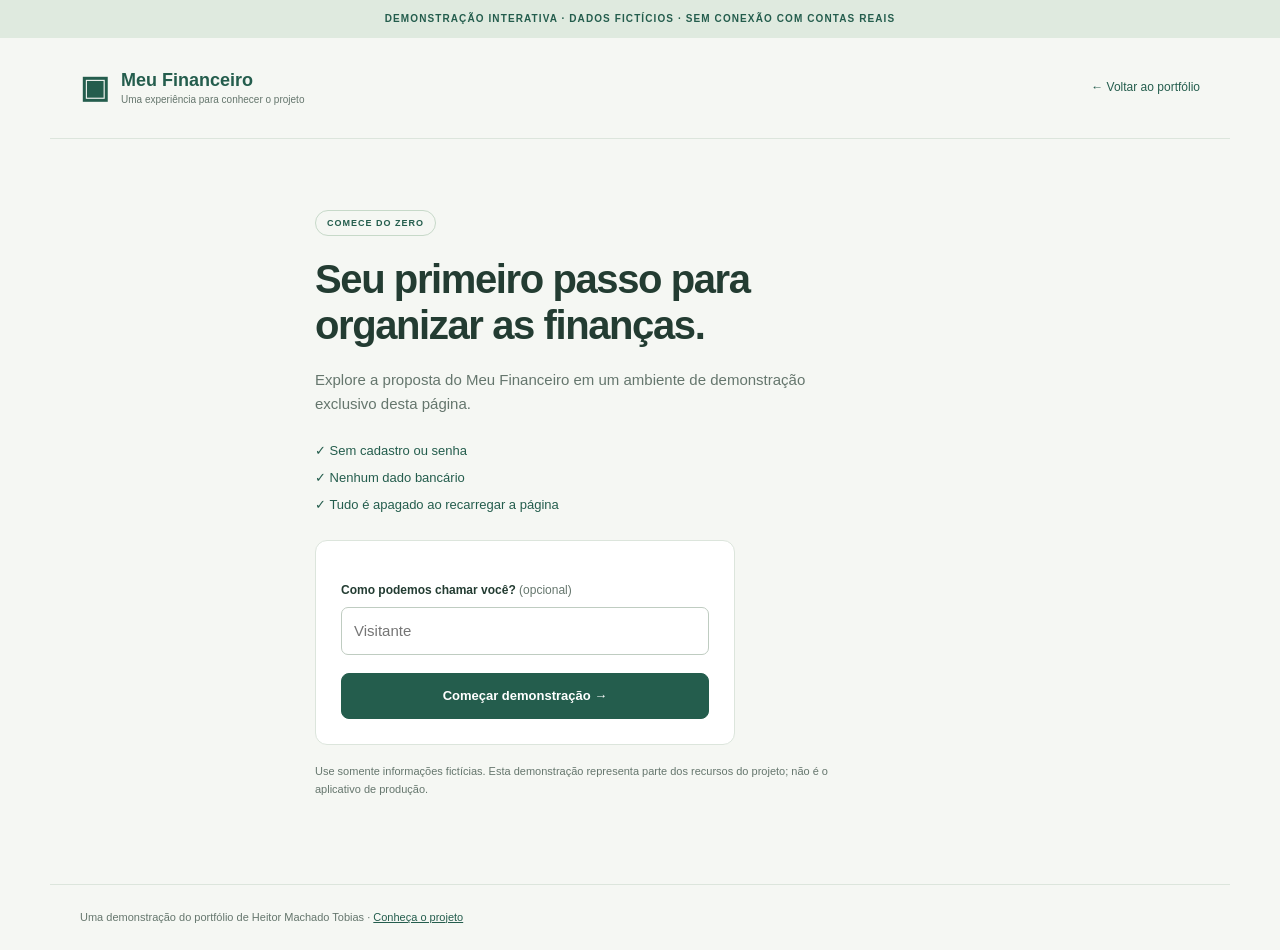
==== financeiro-demo.html @ 5498913b "Isola demonstração pública e atualiza experiência na EMS" ====
<!doctype html><html lang="pt-BR"><head><meta charset="utf-8"><meta name="viewport" content="width=device-width,initial-scale=1"><meta http-equiv="Content-Security-Policy" content="default-src 'self'; script-src 'self'; style-src 'self'; connect-src 'none'; form-action 'none'; base-uri 'none'; object-src 'none'; frame-src 'none'"><meta name="referrer" content="no-referrer"><meta name="description" content="Experimente uma demonstração isolada do Meu Financeiro. Dados fictícios, sem cadastro e sem conexão com contas reais."><meta name="robots" content="noindex"><title>Meu Financeiro | Demonstração</title><link rel="icon" href="favicon.svg"><link rel="stylesheet" href="financeiro-demo.css"><script src="financeiro-demo.js" defer></script></head><body><div class="demo-banner">DEMONSTRAÇÃO INTERATIVA · DADOS FICTÍCIOS · SEM CONEXÃO COM CONTAS REAIS</div><header><a class="brand" href="financeiro-demo.html">▣ <span>Meu Financeiro<small>Uma experiência para conhecer o projeto</small></span></a><a href="projetos.html#meu-financeiro">← Voltar ao portfólio</a></header><main><section id="welcome" class="welcome"><span class="pill">COMECE DO ZERO</span><h1>Seu primeiro passo para<br>organizar as finanças.</h1><p>Explore a proposta do Meu Financeiro em um ambiente de demonstração exclusivo desta página.</p><div class="promise"><span>✓ Sem cadastro ou senha</span><span>✓ Nenhum dado bancário</span><span>✓ Tudo é apagado ao recarregar a página</span></div><form id="start-form"><label for="visitor">Como podemos chamar você? <span>(opcional)</span></label><input id="visitor" maxlength="40" placeholder="Visitante" autocomplete="off"><button type="submit">Começar demonstração →</button></form><p class="fine">Use somente informações fictícias. Esta demonstração representa parte dos recursos do projeto; não é o aplicativo de produção.</p></section><section id="workspace" hidden><div class="workspace-head"><div><span class="pill">SESSÃO DE DEMONSTRAÇÃO</span><h1>Olá, <span id="visitor-name">Visitante</span>.</h1><p>Um espaço novo para experimentar, do seu jeito.</p></div><div class="head-actions"><button id="examples" class="secondary">Carregar exemplo fictício</button><button id="restart" class="subtle">Recomeçar</button></div></div><nav aria-label="Áreas da demonstração"><button data-panel="overview" aria-current="page">Visão geral</button><button data-panel="entries">Lançamentos</button><button data-panel="budgets">Orçamentos</button><button data-panel="goals">Metas</button></nav><div id="notice" role="status" aria-live="polite"></div><section id="overview" class="panel"><div class="cards"><article><p>Receitas</p><strong id="income-total">R$ 0,00</strong><small>Simuladas nesta página</small></article><article><p>Despesas</p><strong id="expense-total">R$ 0,00</strong><small>Simuladas nesta página</small></article><article><p>Saldo</p><strong id="balance-total">R$ 0,00</strong><small>Receitas menos despesas</small></article></div><div class="grid"><article class="box"><h2>Comece com uma frase</h2><p>Experimente: “Gastei 150 reais de gasolina hoje”.</p><form id="natural-form"><label for="natural">Descreva um lançamento fictício</label><textarea id="natural" rows="3" maxlength="200" placeholder="Gastei 150 reais de gasolina hoje" required></textarea><button type="submit">Revisar lançamento →</button></form><p class="fine">Interpretação por regras locais nesta demo. A integração de IA e a voz pertencem ao aplicativo completo.</p></article><article class="box"><h2>Despesas por categoria</h2><div id="categories"></div><p class="fine">Os totais consideram todos os lançamentos desta sessão fictícia.</p></article></div></section><section id="entries" class="panel" hidden><div class="grid"><article class="box"><h2>Novo lançamento</h2><form id="entry-form"><label for="entry-kind">Tipo</label><select id="entry-kind"><option value="expense">Despesa</option><option value="income">Receita</option></select><label for="entry-description">Descrição fictícia</label><input id="entry-description" required maxlength="100" placeholder="Ex.: Mercado da semana"><label for="entry-amount">Valor em reais</label><input id="entry-amount" type="number" min="0.01" max="10000000" step="0.01" required placeholder="0,00"><label for="entry-category">Categoria</label><select id="entry-category"></select><button type="submit">Adicionar lançamento</button></form></article><article class="box"><h2>Histórico da sessão</h2><div id="history"></div></article></div></section><section id="budgets" class="panel" hidden><div class="grid"><article class="box"><h2>Planeje por categoria</h2><p>Defina um limite fictício e acompanhe quanto já foi usado.</p><form id="budget-form"><label for="budget-category">Categoria</label><select id="budget-category"></select><label for="budget-amount">Limite em reais</label><input id="budget-amount" type="number" min="0.01" max="10000000" step="0.01" required placeholder="0,00"><button type="submit">Salvar orçamento</button></form></article><article class="box"><h2>Seus orçamentos de teste</h2><div id="budget-list"></div></article></div></section><section id="goals" class="panel" hidden><div class="grid"><article class="box"><h2>Um objetivo de cada vez</h2><form id="goal-form"><label for="goal-name">Nome da meta fictícia</label><input id="goal-name" maxlength="80" required placeholder="Ex.: Viagem em família"><label for="goal-target">Valor desejado em reais</label><input id="goal-target" type="number" min="0.01" max="10000000" step="0.01" required><label for="goal-saved">Valor já reservado em reais</label><input id="goal-saved" type="number" min="0" max="10000000" step="0.01" value="0" required><button type="submit">Criar meta</button></form></article><article class="box"><h2>Metas da sessão</h2><div id="goal-list"></div></article></div></section><p class="session-note">Seus testes existem apenas nesta página. Recarregue ou use “Recomeçar” para apagar tudo. Nenhuma operação altera a conta do autor ou envia informações ao aplicativo.</p></section></main><footer>Uma demonstração do portfólio de Heitor Machado Tobias · <a href="projetos.html">Conheça o projeto</a></footer><dialog id="review"><h2>Confira antes de adicionar</h2><p>Interpretação ilustrativa por regras locais:</p><dl><dt>Tipo</dt><dd id="review-kind"></dd><dt>Descrição</dt><dd id="review-description"></dd><dt>Categoria</dt><dd id="review-category"></dd><dt>Valor</dt><dd id="review-amount"></dd></dl><div class="dialog-actions"><button id="review-cancel" class="secondary">Cancelar</button><button id="review-confirm">Confirmar lançamento</button></div></dialog><dialog id="reset-dialog"><h2>Recomeçar a demonstração?</h2><p>Os lançamentos, orçamentos e metas fictícios desta sessão serão apagados.</p><div class="dialog-actions"><button id="reset-cancel" class="secondary">Continuar testando</button><button id="reset-confirm">Sim, recomeçar</button></div></dialog></body></html>
---- financeiro-demo.css ----
:root{--green:#245d4d;--ink:#233c32;--muted:#65766d;--line:#dce5dc;--bg:#f5f7f3}*{box-sizing:border-box}[hidden]{display:none!important}body{margin:0;background:var(--bg);color:var(--ink);font:15px/1.6 Arial,Helvetica,sans-serif}a{color:var(--green)}button,input,select,textarea{font:inherit}button,a,input,textarea,select{outline-offset:4px}button:focus-visible,a:focus-visible,input:focus-visible,select:focus-visible,textarea:focus-visible{outline:3px solid #b68547}button{cursor:pointer;border:1px solid var(--green);border-radius:8px;background:var(--green);color:#fff;padding:12px 18px;font-size:13px;font-weight:700}button:hover{filter:brightness(.94)}.secondary{background:#fff;color:var(--green);border-color:#b7cbbd}.subtle{background:transparent;color:var(--muted);border-color:var(--line)}.demo-banner{background:#dfeadf;color:var(--green);padding:11px 20px;text-align:center;font-size:10px;font-weight:700;letter-spacing:1.1px}header{max-width:1180px;margin:auto;display:flex;justify-content:space-between;align-items:center;padding:25px 30px;gap:24px;border-bottom:1px solid var(--line)}header>a:last-child{font-size:12px;text-decoration:none}.brand{font-size:31px;display:flex;gap:12px;align-items:center;text-decoration:none;font-weight:700}.brand span{font-size:18px;line-height:1.4}.brand small{display:block;font-size:10px;color:var(--muted);font-weight:400}main{max-width:1180px;margin:0 auto;padding:35px 30px 65px}h1{font-size:40px;line-height:1.15;letter-spacing:-1.4px;margin:20px 0}h2{font-size:20px;line-height:1.3;margin:0 0 15px;letter-spacing:-.4px}p{color:var(--muted)}.welcome{max-width:650px;margin:35px auto 20px}.welcome>p{max-width:550px}.pill{display:inline-block;border:1px solid #c7d9c9;border-radius:20px;padding:5px 11px;font-size:9px;font-weight:bold;letter-spacing:1px;color:var(--green)}.promise{display:flex;flex-direction:column;gap:6px;font-size:13px;color:var(--green);margin:25px 0}.welcome form{max-width:420px;padding:25px;background:#fff;border:1px solid var(--line);border-radius:12px}.welcome button{margin-top:18px;width:100%}label{display:block;font-size:12px;font-weight:700;margin:15px 0 6px}label span{font-weight:400;color:var(--muted)}input,select,textarea{display:block;width:100%;padding:11px 12px;border:1px solid #bfccc1;border-radius:7px;background:#fff;color:var(--ink)}textarea{resize:vertical}.fine{font-size:11px;line-height:1.6;margin:18px 0 0}.workspace-head{display:flex;justify-content:space-between;gap:25px;align-items:center;margin-bottom:30px}.workspace-head h1{font-size:34px;margin:14px 0 8px;overflow-wrap:anywhere}.workspace-head p{font-size:13px;margin:0}.head-actions{display:flex;gap:10px;flex-wrap:wrap}nav{display:flex;gap:7px;border-bottom:1px solid var(--line);padding-bottom:13px;flex-wrap:wrap}nav button{background:transparent;color:var(--muted);border-color:transparent;padding:9px 15px}nav button[aria-current]{background:var(--green);color:#fff}#notice{font-size:12px;color:var(--green);min-height:32px;padding-top:10px}.cards{display:grid;grid-template-columns:repeat(3,1fr);gap:18px;margin:8px 0 25px}.cards article{background:white;padding:24px;border-radius:11px;border:1px solid var(--line)}.cards p{font-size:12px;margin:0 0 10px}.cards strong{display:block;font-size:30px;letter-spacing:-1px;overflow-wrap:anywhere}.cards small{font-size:10px;color:var(--muted)}.grid{display:grid;grid-template-columns:1fr 1fr;gap:23px}.box{background:white;border:1px solid var(--line);padding:27px;border-radius:11px;min-width:0}.box>p{font-size:12px}.box form>button{margin-top:20px}.empty{padding:28px 0;font-size:13px;color:var(--muted)}.row{border-bottom:1px solid var(--line);padding:16px 0;overflow-wrap:anywhere}.row:first-child{padding-top:6px}.row-top{display:flex;justify-content:space-between;align-items:center;gap:15px;font-size:13px}.row strong{font-size:13px}.row p{font-size:11px;margin:4px 0}.row button{font-size:10px;padding:4px 9px;margin-top:7px}.row progress{display:block;width:100%;height:10px;margin-top:10px;accent-color:var(--green)}.income{color:#257755}.expense{color:#9f4d3c}.session-note{font-size:11px;padding:20px 0 0;border-top:1px solid var(--line);margin-top:30px}footer{max-width:1180px;margin:auto;padding:24px 30px;font-size:11px;border-top:1px solid var(--line);color:var(--muted)}dialog{width:min(470px,90vw);border:1px solid var(--line);border-radius:14px;padding:30px;color:var(--ink)}dialog::backdrop{background:#14291fc0}dialog p{font-size:13px}dl{display:grid;grid-template-columns:100px 1fr;font-size:13px;gap:12px}dt{color:var(--muted)}dd{margin:0;overflow-wrap:anywhere}.dialog-actions{display:flex;justify-content:end;gap:10px;margin-top:25px;flex-wrap:wrap}@media(max-width:700px){header{padding:20px;align-items:flex-start}.brand{font-size:25px}.brand span{font-size:16px}.brand small{max-width:150px}header>a:last-child{font-size:11px}main{padding:25px 20px 40px}.welcome{margin-top:20px}h1{font-size:33px}.welcome form{padding:20px}.workspace-head{display:block}.head-actions{margin-top:22px}.cards{gap:10px}.cards article{padding:17px 12px}.cards strong{font-size:23px}.cards small{font-size:9px}.grid{grid-template-columns:1fr}.box{padding:22px}nav{gap:2px}nav button{padding:9px 11px;font-size:12px}.demo-banner{font-size:8px;letter-spacing:.5px}footer{padding:20px}.row-top{align-items:flex-start}.row strong{text-align:right}}@media(max-width:370px){.cards{grid-template-columns:1fr}.cards article{padding:17px}.cards strong{font-size:29px}}
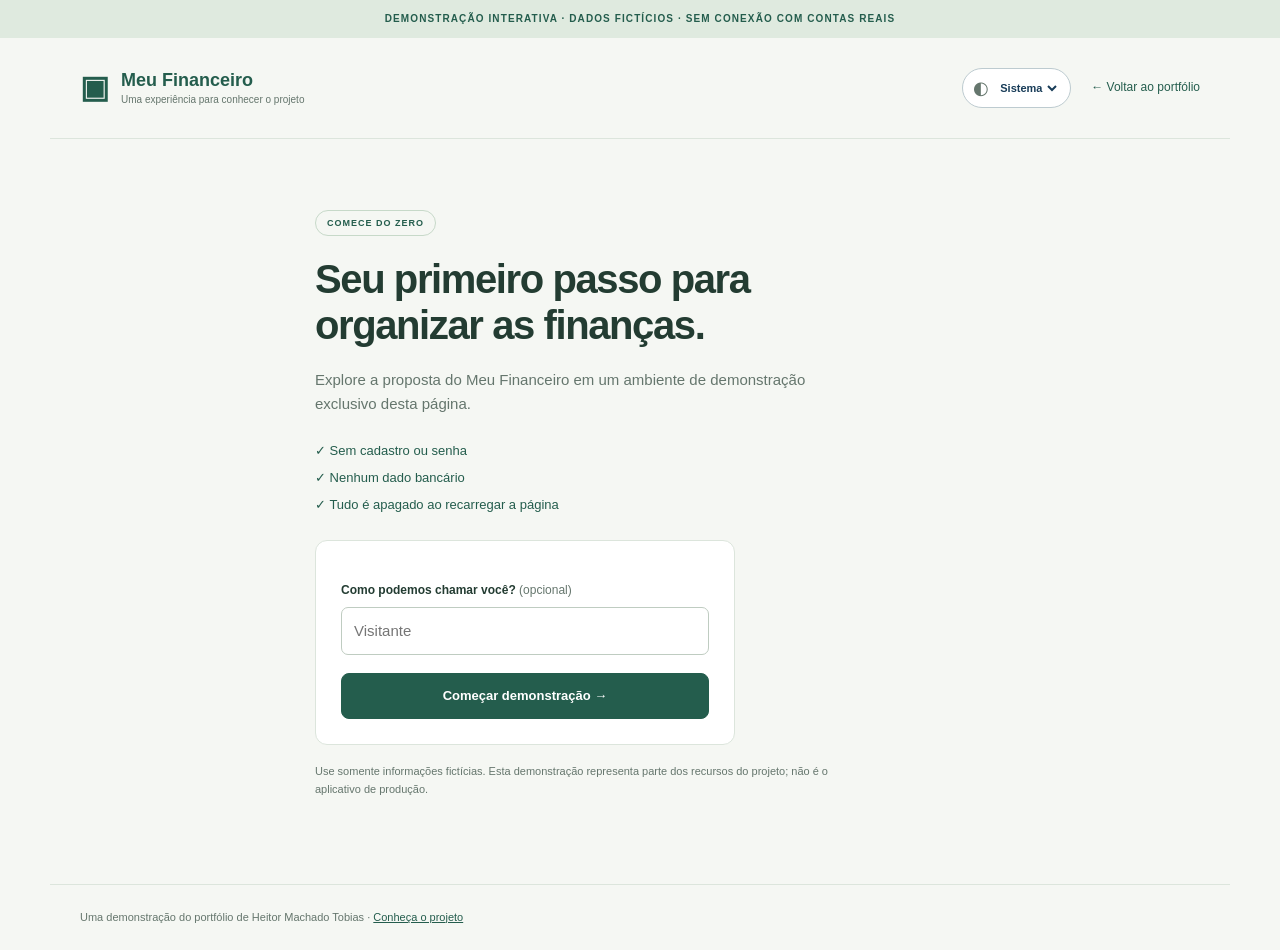
==== commit 2a423bfd: "Adiciona retrato, temas do sistema e interações no portfólio" ====
--- a/financeiro-demo.html
+++ b/financeiro-demo.html
@@ -1 +1 @@
-<!doctype html><html lang="pt-BR"><head><meta charset="utf-8"><meta name="viewport" content="width=device-width,initial-scale=1"><meta http-equiv="Content-Security-Policy" content="default-src 'self'; script-src 'self'; style-src 'self'; connect-src 'none'; form-action 'none'; base-uri 'none'; object-src 'none'; frame-src 'none'"><meta name="referrer" content="no-referrer"><meta name="description" content="Experimente uma demonstração isolada do Meu Financeiro. Dados fictícios, sem cadastro e sem conexão com contas reais."><meta name="robots" content="noindex"><title>Meu Financeiro | Demonstração</title><link rel="icon" href="favicon.svg"><link rel="stylesheet" href="financeiro-demo.css"><script src="financeiro-demo.js" defer></script></head><body><div class="demo-banner">DEMONSTRAÇÃO INTERATIVA · DADOS FICTÍCIOS · SEM CONEXÃO COM CONTAS REAIS</div><header><a class="brand" href="financeiro-demo.html">▣ <span>Meu Financeiro<small>Uma experiência para conhecer o projeto</small></span></a><a href="projetos.html#meu-financeiro">← Voltar ao portfólio</a></header><main><section id="welcome" class="welcome"><span class="pill">COMECE DO ZERO</span><h1>Seu primeiro passo para<br>organizar as finanças.</h1><p>Explore a proposta do Meu Financeiro em um ambiente de demonstração exclusivo desta página.</p><div class="promise"><span>✓ Sem cadastro ou senha</span><span>✓ Nenhum dado bancário</span><span>✓ Tudo é apagado ao recarregar a página</span></div><form id="start-form"><label for="visitor">Como podemos chamar você? <span>(opcional)</span></label><input id="visitor" maxlength="40" placeholder="Visitante" autocomplete="off"><button type="submit">Começar demonstração →</button></form><p class="fine">Use somente informações fictícias. Esta demonstração representa parte dos recursos do projeto; não é o aplicativo de produção.</p></section><section id="workspace" hidden><div class="workspace-head"><div><span class="pill">SESSÃO DE DEMONSTRAÇÃO</span><h1>Olá, <span id="visitor-name">Visitante</span>.</h1><p>Um espaço novo para experimentar, do seu jeito.</p></div><div class="head-actions"><button id="examples" class="secondary">Carregar exemplo fictício</button><button id="restart" class="subtle">Recomeçar</button></div></div><nav aria-label="Áreas da demonstração"><button data-panel="overview" aria-current="page">Visão geral</button><button data-panel="entries">Lançamentos</button><button data-panel="budgets">Orçamentos</button><button data-panel="goals">Metas</button></nav><div id="notice" role="status" aria-live="polite"></div><section id="overview" class="panel"><div class="cards"><article><p>Receitas</p><strong id="income-total">R$ 0,00</strong><small>Simuladas nesta página</small></article><article><p>Despesas</p><strong id="expense-total">R$ 0,00</strong><small>Simuladas nesta página</small></article><article><p>Saldo</p><strong id="balance-total">R$ 0,00</strong><small>Receitas menos despesas</small></article></div><div class="grid"><article class="box"><h2>Comece com uma frase</h2><p>Experimente: “Gastei 150 reais de gasolina hoje”.</p><form id="natural-form"><label for="natural">Descreva um lançamento fictício</label><textarea id="natural" rows="3" maxlength="200" placeholder="Gastei 150 reais de gasolina hoje" required></textarea><button type="submit">Revisar lançamento →</button></form><p class="fine">Interpretação por regras locais nesta demo. A integração de IA e a voz pertencem ao aplicativo completo.</p></article><article class="box"><h2>Despesas por categoria</h2><div id="categories"></div><p class="fine">Os totais consideram todos os lançamentos desta sessão fictícia.</p></article></div></section><section id="entries" class="panel" hidden><div class="grid"><article class="box"><h2>Novo lançamento</h2><form id="entry-form"><label for="entry-kind">Tipo</label><select id="entry-kind"><option value="expense">Despesa</option><option value="income">Receita</option></select><label for="entry-description">Descrição fictícia</label><input id="entry-description" required maxlength="100" placeholder="Ex.: Mercado da semana"><label for="entry-amount">Valor em reais</label><input id="entry-amount" type="number" min="0.01" max="10000000" step="0.01" required placeholder="0,00"><label for="entry-category">Categoria</label><select id="entry-category"></select><button type="submit">Adicionar lançamento</button></form></article><article class="box"><h2>Histórico da sessão</h2><div id="history"></div></article></div></section><section id="budgets" class="panel" hidden><div class="grid"><article class="box"><h2>Planeje por categoria</h2><p>Defina um limite fictício e acompanhe quanto já foi usado.</p><form id="budget-form"><label for="budget-category">Categoria</label><select id="budget-category"></select><label for="budget-amount">Limite em reais</label><input id="budget-amount" type="number" min="0.01" max="10000000" step="0.01" required placeholder="0,00"><button type="submit">Salvar orçamento</button></form></article><article class="box"><h2>Seus orçamentos de teste</h2><div id="budget-list"></div></article></div></section><section id="goals" class="panel" hidden><div class="grid"><article class="box"><h2>Um objetivo de cada vez</h2><form id="goal-form"><label for="goal-name">Nome da meta fictícia</label><input id="goal-name" maxlength="80" required placeholder="Ex.: Viagem em família"><label for="goal-target">Valor desejado em reais</label><input id="goal-target" type="number" min="0.01" max="10000000" step="0.01" required><label for="goal-saved">Valor já reservado em reais</label><input id="goal-saved" type="number" min="0" max="10000000" step="0.01" value="0" required><button type="submit">Criar meta</button></form></article><article class="box"><h2>Metas da sessão</h2><div id="goal-list"></div></article></div></section><p class="session-note">Seus testes existem apenas nesta página. Recarregue ou use “Recomeçar” para apagar tudo. Nenhuma operação altera a conta do autor ou envia informações ao aplicativo.</p></section></main><footer>Uma demonstração do portfólio de Heitor Machado Tobias · <a href="projetos.html">Conheça o projeto</a></footer><dialog id="review"><h2>Confira antes de adicionar</h2><p>Interpretação ilustrativa por regras locais:</p><dl><dt>Tipo</dt><dd id="review-kind"></dd><dt>Descrição</dt><dd id="review-description"></dd><dt>Categoria</dt><dd id="review-category"></dd><dt>Valor</dt><dd id="review-amount"></dd></dl><div class="dialog-actions"><button id="review-cancel" class="secondary">Cancelar</button><button id="review-confirm">Confirmar lançamento</button></div></dialog><dialog id="reset-dialog"><h2>Recomeçar a demonstração?</h2><p>Os lançamentos, orçamentos e metas fictícios desta sessão serão apagados.</p><div class="dialog-actions"><button id="reset-cancel" class="secondary">Continuar testando</button><button id="reset-confirm">Sim, recomeçar</button></div></dialog></body></html>
+<!doctype html><html lang="pt-BR"><head><meta charset="utf-8"><meta name="viewport" content="width=device-width,initial-scale=1"><meta name="color-scheme" content="light dark"><meta http-equiv="Content-Security-Policy" content="default-src 'self'; script-src 'self'; style-src 'self'; connect-src 'none'; form-action 'none'; base-uri 'none'; object-src 'none'; frame-src 'none'"><meta name="referrer" content="no-referrer"><meta name="description" content="Experimente uma demonstração isolada do Meu Financeiro. Dados fictícios, sem cadastro e sem conexão com contas reais."><meta name="robots" content="noindex"><title>Meu Financeiro | Demonstração</title><link rel="icon" href="favicon.svg"><script src="theme.js"></script><link rel="stylesheet" href="theme.css"><link rel="stylesheet" href="financeiro-demo.css"><script src="financeiro-demo.js" defer></script></head><body><div class="demo-banner">DEMONSTRAÇÃO INTERATIVA · DADOS FICTÍCIOS · SEM CONEXÃO COM CONTAS REAIS</div><header><a class="brand" href="financeiro-demo.html">▣ <span>Meu Financeiro<small>Uma experiência para conhecer o projeto</small></span></a><div class="demo-header-tools"><label class="theme-control"><span aria-hidden="true">◐</span><span class="sr-only">Tema de aparência</span><select aria-label="Tema de aparência" data-theme-select><option value="system">Sistema</option><option value="light">Claro</option><option value="dark">Escuro</option></select></label><a href="projetos.html#meu-financeiro">← Voltar ao portfólio</a></div></header><main><section id="welcome" class="welcome"><span class="pill">COMECE DO ZERO</span><h1>Seu primeiro passo para<br>organizar as finanças.</h1><p>Explore a proposta do Meu Financeiro em um ambiente de demonstração exclusivo desta página.</p><div class="promise"><span>✓ Sem cadastro ou senha</span><span>✓ Nenhum dado bancário</span><span>✓ Tudo é apagado ao recarregar a página</span></div><form id="start-form"><label for="visitor">Como podemos chamar você? <span>(opcional)</span></label><input id="visitor" maxlength="40" placeholder="Visitante" autocomplete="off"><button type="submit">Começar demonstração →</button></form><p class="fine">Use somente informações fictícias. Esta demonstração representa parte dos recursos do projeto; não é o aplicativo de produção.</p></section><section id="workspace" hidden><div class="workspace-head"><div><span class="pill">SESSÃO DE DEMONSTRAÇÃO</span><h1>Olá, <span id="visitor-name">Visitante</span>.</h1><p>Um espaço novo para experimentar, do seu jeito.</p></div><div class="head-actions"><button id="examples" class="secondary">Carregar exemplo fictício</button><button id="restart" class="subtle">Recomeçar</button></div></div><nav aria-label="Áreas da demonstração"><button data-panel="overview" aria-current="page">Visão geral</button><button data-panel="entries">Lançamentos</button><button data-panel="budgets">Orçamentos</button><button data-panel="goals">Metas</button></nav><div id="notice" role="status" aria-live="polite"></div><section id="overview" class="panel"><div class="cards"><article><p>Receitas</p><strong id="income-total">R$ 0,00</strong><small>Simuladas nesta página</small></article><article><p>Despesas</p><strong id="expense-total">R$ 0,00</strong><small>Simuladas nesta página</small></article><article><p>Saldo</p><strong id="balance-total">R$ 0,00</strong><small>Receitas menos despesas</small></article></div><div class="grid"><article class="box"><h2>Comece com uma frase</h2><p>Experimente: “Gastei 150 reais de gasolina hoje”.</p><form id="natural-form"><label for="natural">Descreva um lançamento fictício</label><textarea id="natural" rows="3" maxlength="200" placeholder="Gastei 150 reais de gasolina hoje" required></textarea><button type="submit">Revisar lançamento →</button></form><p class="fine">Interpretação por regras locais nesta demo. A integração de IA e a voz pertencem ao aplicativo completo.</p></article><article class="box"><h2>Despesas por categoria</h2><div id="categories"></div><p class="fine">Os totais consideram todos os lançamentos desta sessão fictícia.</p></article></div></section><section id="entries" class="panel" hidden><div class="grid"><article class="box"><h2>Novo lançamento</h2><form id="entry-form"><label for="entry-kind">Tipo</label><select id="entry-kind"><option value="expense">Despesa</option><option value="income">Receita</option></select><label for="entry-description">Descrição fictícia</label><input id="entry-description" required maxlength="100" placeholder="Ex.: Mercado da semana"><label for="entry-amount">Valor em reais</label><input id="entry-amount" type="number" min="0.01" max="10000000" step="0.01" required placeholder="0,00"><label for="entry-category">Categoria</label><select id="entry-category"></select><button type="submit">Adicionar lançamento</button></form></article><article class="box"><h2>Histórico da sessão</h2><div id="history"></div></article></div></section><section id="budgets" class="panel" hidden><div class="grid"><article class="box"><h2>Planeje por categoria</h2><p>Defina um limite fictício e acompanhe quanto já foi usado.</p><form id="budget-form"><label for="budget-category">Categoria</label><select id="budget-category"></select><label for="budget-amount">Limite em reais</label><input id="budget-amount" type="number" min="0.01" max="10000000" step="0.01" required placeholder="0,00"><button type="submit">Salvar orçamento</button></form></article><article class="box"><h2>Seus orçamentos de teste</h2><div id="budget-list"></div></article></div></section><section id="goals" class="panel" hidden><div class="grid"><article class="box"><h2>Um objetivo de cada vez</h2><form id="goal-form"><label for="goal-name">Nome da meta fictícia</label><input id="goal-name" maxlength="80" required placeholder="Ex.: Viagem em família"><label for="goal-target">Valor desejado em reais</label><input id="goal-target" type="number" min="0.01" max="10000000" step="0.01" required><label for="goal-saved">Valor já reservado em reais</label><input id="goal-saved" type="number" min="0" max="10000000" step="0.01" value="0" required><button type="submit">Criar meta</button></form></article><article class="box"><h2>Metas da sessão</h2><div id="goal-list"></div></article></div></section><p class="session-note">Seus testes existem apenas nesta página. Recarregue ou use “Recomeçar” para apagar tudo. Nenhuma operação altera a conta do autor ou envia informações ao aplicativo.</p></section></main><footer>Uma demonstração do portfólio de Heitor Machado Tobias · <a href="projetos.html">Conheça o projeto</a></footer><dialog id="review"><h2>Confira antes de adicionar</h2><p>Interpretação ilustrativa por regras locais:</p><dl><dt>Tipo</dt><dd id="review-kind"></dd><dt>Descrição</dt><dd id="review-description"></dd><dt>Categoria</dt><dd id="review-category"></dd><dt>Valor</dt><dd id="review-amount"></dd></dl><div class="dialog-actions"><button id="review-cancel" class="secondary">Cancelar</button><button id="review-confirm">Confirmar lançamento</button></div></dialog><dialog id="reset-dialog"><h2>Recomeçar a demonstração?</h2><p>Os lançamentos, orçamentos e metas fictícios desta sessão serão apagados.</p><div class="dialog-actions"><button id="reset-cancel" class="secondary">Continuar testando</button><button id="reset-confirm">Sim, recomeçar</button></div></dialog></body></html>
--- a/theme.css
+++ b/theme.css
@@ -0,0 +1,5 @@
+:root{color-scheme:light;--surface:#fff;--surface-soft:#e9edeb;--surface-alt:#edece6;--green-surface:#d6e4dc;--award-surface:#eae4d8;--control-bg:#fff;--control-ink:#183c58;--control-line:#bdcbd0;--shadow:0 22px 65px #173c5814}
+:root[data-theme="dark"]{color-scheme:dark;--paper:#101b25;--ink:#e2ecf3;--muted:#a5b7c4;--line:#304454;--blue:#a8d3eb;--gold:#e7b66b;--white:#1b2b38;--green:#a4d8bd;--surface:#182937;--surface-soft:#1a2e3b;--surface-alt:#142430;--green-surface:#1b3931;--award-surface:#342f25;--control-bg:#182937;--control-ink:#e2ecf3;--control-line:#465e6e;--shadow:0 22px 65px #0004}
+@media(prefers-color-scheme:dark){:root:not([data-theme]){color-scheme:dark;--paper:#101b25;--ink:#e2ecf3;--muted:#a5b7c4;--line:#304454;--blue:#a8d3eb;--gold:#e7b66b;--white:#1b2b38;--green:#a4d8bd;--surface:#182937;--surface-soft:#1a2e3b;--surface-alt:#142430;--green-surface:#1b3931;--award-surface:#342f25;--control-bg:#182937;--control-ink:#e2ecf3;--control-line:#465e6e;--shadow:0 22px 65px #0004}}
+.sr-only{position:absolute;width:1px;height:1px;margin:-1px;padding:0;overflow:hidden;clip:rect(0,0,0,0);white-space:nowrap;border:0}.theme-control{display:inline-flex;align-items:center;gap:6px;border:1px solid var(--control-line);border-radius:999px;padding:6px 10px;background:var(--control-bg);color:var(--control-ink);font-size:12px;line-height:1.4;margin:0;white-space:nowrap}.theme-control>span[aria-hidden]{font-size:18px;line-height:1}.theme-control select{display:inline-block;font:inherit;color:inherit;background:transparent;border:0;border-radius:5px;max-width:100px;width:auto;padding:4px 1px;cursor:pointer;min-height:26px}.theme-control option{color:var(--control-ink);background:var(--control-bg)}.theme-control:focus-within{outline:2px solid var(--gold,#b68547);outline-offset:3px}
+@media(prefers-reduced-motion:no-preference){@view-transition{navigation:auto}::view-transition-old(root),::view-transition-new(root){animation-duration:180ms}}
--- a/financeiro-demo.css
+++ b/financeiro-demo.css
@@ -1 +1,4 @@
 :root{--green:#245d4d;--ink:#233c32;--muted:#65766d;--line:#dce5dc;--bg:#f5f7f3}*{box-sizing:border-box}[hidden]{display:none!important}body{margin:0;background:var(--bg);color:var(--ink);font:15px/1.6 Arial,Helvetica,sans-serif}a{color:var(--green)}button,input,select,textarea{font:inherit}button,a,input,textarea,select{outline-offset:4px}button:focus-visible,a:focus-visible,input:focus-visible,select:focus-visible,textarea:focus-visible{outline:3px solid #b68547}button{cursor:pointer;border:1px solid var(--green);border-radius:8px;background:var(--green);color:#fff;padding:12px 18px;font-size:13px;font-weight:700}button:hover{filter:brightness(.94)}.secondary{background:#fff;color:var(--green);border-color:#b7cbbd}.subtle{background:transparent;color:var(--muted);border-color:var(--line)}.demo-banner{background:#dfeadf;color:var(--green);padding:11px 20px;text-align:center;font-size:10px;font-weight:700;letter-spacing:1.1px}header{max-width:1180px;margin:auto;display:flex;justify-content:space-between;align-items:center;padding:25px 30px;gap:24px;border-bottom:1px solid var(--line)}header>a:last-child{font-size:12px;text-decoration:none}.brand{font-size:31px;display:flex;gap:12px;align-items:center;text-decoration:none;font-weight:700}.brand span{font-size:18px;line-height:1.4}.brand small{display:block;font-size:10px;color:var(--muted);font-weight:400}main{max-width:1180px;margin:0 auto;padding:35px 30px 65px}h1{font-size:40px;line-height:1.15;letter-spacing:-1.4px;margin:20px 0}h2{font-size:20px;line-height:1.3;margin:0 0 15px;letter-spacing:-.4px}p{color:var(--muted)}.welcome{max-width:650px;margin:35px auto 20px}.welcome>p{max-width:550px}.pill{display:inline-block;border:1px solid #c7d9c9;border-radius:20px;padding:5px 11px;font-size:9px;font-weight:bold;letter-spacing:1px;color:var(--green)}.promise{display:flex;flex-direction:column;gap:6px;font-size:13px;color:var(--green);margin:25px 0}.welcome form{max-width:420px;padding:25px;background:#fff;border:1px solid var(--line);border-radius:12px}.welcome button{margin-top:18px;width:100%}label{display:block;font-size:12px;font-weight:700;margin:15px 0 6px}label span{font-weight:400;color:var(--muted)}input,select,textarea{display:block;width:100%;padding:11px 12px;border:1px solid #bfccc1;border-radius:7px;background:#fff;color:var(--ink)}textarea{resize:vertical}.fine{font-size:11px;line-height:1.6;margin:18px 0 0}.workspace-head{display:flex;justify-content:space-between;gap:25px;align-items:center;margin-bottom:30px}.workspace-head h1{font-size:34px;margin:14px 0 8px;overflow-wrap:anywhere}.workspace-head p{font-size:13px;margin:0}.head-actions{display:flex;gap:10px;flex-wrap:wrap}nav{display:flex;gap:7px;border-bottom:1px solid var(--line);padding-bottom:13px;flex-wrap:wrap}nav button{background:transparent;color:var(--muted);border-color:transparent;padding:9px 15px}nav button[aria-current]{background:var(--green);color:#fff}#notice{font-size:12px;color:var(--green);min-height:32px;padding-top:10px}.cards{display:grid;grid-template-columns:repeat(3,1fr);gap:18px;margin:8px 0 25px}.cards article{background:white;padding:24px;border-radius:11px;border:1px solid var(--line)}.cards p{font-size:12px;margin:0 0 10px}.cards strong{display:block;font-size:30px;letter-spacing:-1px;overflow-wrap:anywhere}.cards small{font-size:10px;color:var(--muted)}.grid{display:grid;grid-template-columns:1fr 1fr;gap:23px}.box{background:white;border:1px solid var(--line);padding:27px;border-radius:11px;min-width:0}.box>p{font-size:12px}.box form>button{margin-top:20px}.empty{padding:28px 0;font-size:13px;color:var(--muted)}.row{border-bottom:1px solid var(--line);padding:16px 0;overflow-wrap:anywhere}.row:first-child{padding-top:6px}.row-top{display:flex;justify-content:space-between;align-items:center;gap:15px;font-size:13px}.row strong{font-size:13px}.row p{font-size:11px;margin:4px 0}.row button{font-size:10px;padding:4px 9px;margin-top:7px}.row progress{display:block;width:100%;height:10px;margin-top:10px;accent-color:var(--green)}.income{color:#257755}.expense{color:#9f4d3c}.session-note{font-size:11px;padding:20px 0 0;border-top:1px solid var(--line);margin-top:30px}footer{max-width:1180px;margin:auto;padding:24px 30px;font-size:11px;border-top:1px solid var(--line);color:var(--muted)}dialog{width:min(470px,90vw);border:1px solid var(--line);border-radius:14px;padding:30px;color:var(--ink)}dialog::backdrop{background:#14291fc0}dialog p{font-size:13px}dl{display:grid;grid-template-columns:100px 1fr;font-size:13px;gap:12px}dt{color:var(--muted)}dd{margin:0;overflow-wrap:anywhere}.dialog-actions{display:flex;justify-content:end;gap:10px;margin-top:25px;flex-wrap:wrap}@media(max-width:700px){header{padding:20px;align-items:flex-start}.brand{font-size:25px}.brand span{font-size:16px}.brand small{max-width:150px}header>a:last-child{font-size:11px}main{padding:25px 20px 40px}.welcome{margin-top:20px}h1{font-size:33px}.welcome form{padding:20px}.workspace-head{display:block}.head-actions{margin-top:22px}.cards{gap:10px}.cards article{padding:17px 12px}.cards strong{font-size:23px}.cards small{font-size:9px}.grid{grid-template-columns:1fr}.box{padding:22px}nav{gap:2px}nav button{padding:9px 11px;font-size:12px}.demo-banner{font-size:8px;letter-spacing:.5px}footer{padding:20px}.row-top{align-items:flex-start}.row strong{text-align:right}}@media(max-width:370px){.cards{grid-template-columns:1fr}.cards article{padding:17px}.cards strong{font-size:29px}}
+/* Shared theme selection, including the isolated demonstration. */
+.demo-header-tools{display:flex;gap:20px;align-items:center}.demo-header-tools>a{font-size:12px;text-decoration:none}.demo-header-tools .theme-control select{font-size:11px}.demo-header-tools .theme-control{flex-shrink:0}:root[data-theme="dark"]{--bg:#101b25;--ink:#e2ecf3;--muted:#a5b7c4;--line:#304454;--green:#a4d8bd}body{background:var(--bg)}:root[data-theme="dark"] .demo-banner{background:#1b3931;color:#a4d8bd}:root[data-theme="dark"] .pill{border-color:#3f6554}:root[data-theme="dark"] .welcome form,:root[data-theme="dark"] .box,:root[data-theme="dark"] .cards article,:root[data-theme="dark"] dialog{background:#182937}:root[data-theme="dark"] input,:root[data-theme="dark"] textarea,:root[data-theme="dark"] select{background:#12212e;color:var(--ink);border-color:#465e6e}:root[data-theme="dark"] button{background:#a4d8bd;color:#152e24;border-color:#a4d8bd}:root[data-theme="dark"] .secondary,:root[data-theme="dark"] .subtle{background:#182937;color:#a4d8bd;border-color:#3b574d}:root[data-theme="dark"] nav button{background:transparent;color:var(--muted);border-color:transparent}:root[data-theme="dark"] nav button[aria-current]{background:#a4d8bd;color:#152e24}:root[data-theme="dark"] .income{color:#9dd7b6}:root[data-theme="dark"] .expense{color:#f1ac98}:root[data-theme="dark"] .theme-control select{background:transparent;color:var(--control-ink)}
+@media(max-width:700px){.demo-header-tools{flex-direction:column;gap:8px;align-items:flex-end}.demo-header-tools>a{font-size:10px}.demo-header-tools .theme-control{padding:2px 8px}.demo-header-tools .theme-control select{font-size:10px}}
